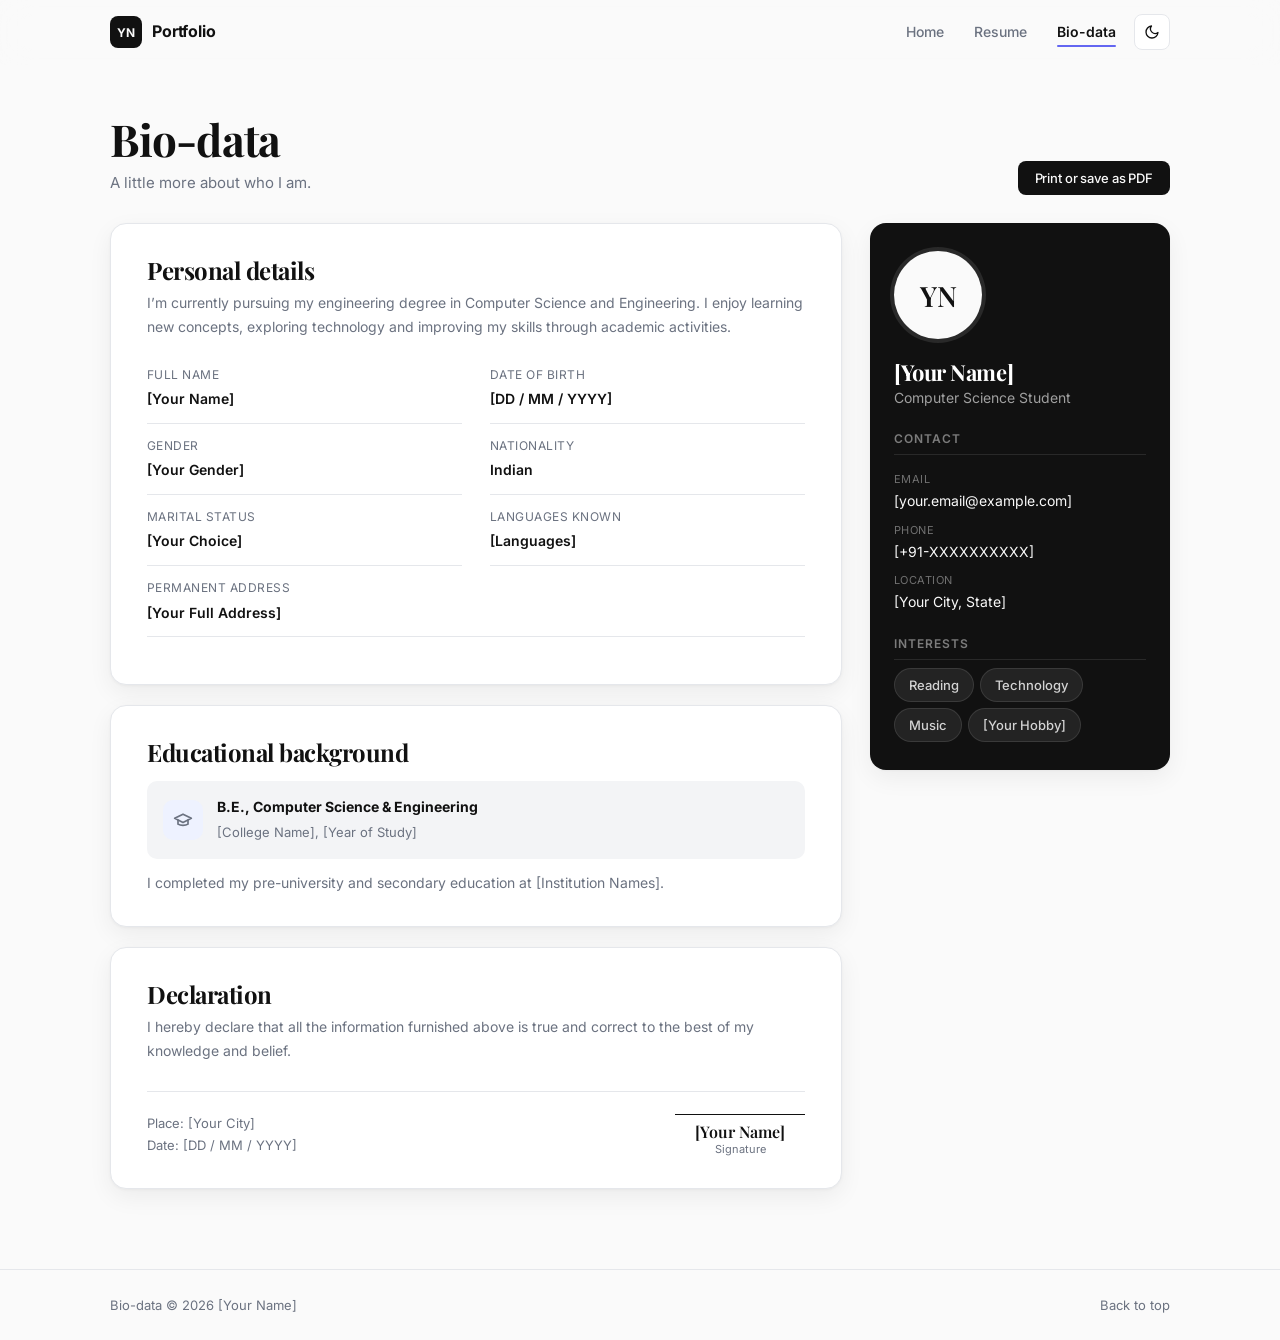
==== biodata.html @ a4f7e78b "Move files to root for GitHub Pages" ====
<!DOCTYPE html>
<html lang="en">
<head>
  <meta charset="UTF-8">
  <meta name="viewport" content="width=device-width, initial-scale=1.0">
  <meta name="description" content="Bio-data">
  <title>Bio-data | Personal Portfolio</title>
  <script>
    try {
      var t = localStorage.getItem("theme");
      if (!t) t = window.matchMedia("(prefers-color-scheme: dark)").matches ? "dark" : "light";
      document.documentElement.setAttribute("data-theme", t);
    } catch (e) {}
  </script>
  <link rel="stylesheet" href="style.css">
</head>
<body>
<header class="header">
  <div class="container nav">
    <a class="brand" href="index.html"><span class="brand-mark">YN</span>Portfolio</a>
    <div class="nav-right">
      <nav class="nav-links" id="navLinks" aria-label="Main">
        <a href="index.html">Home</a>
        <a href="resume.html">Resume</a>
        <a href="biodata.html" class="current" aria-current="page">Bio-data</a>
      </nav>
      <button class="icon-btn" id="themeToggle" aria-label="Switch to dark theme" type="button">
        <svg class="icon-moon" viewBox="0 0 24 24" fill="none" stroke="currentColor" stroke-width="2" stroke-linecap="round" stroke-linejoin="round"><path d="M21 12.8A9 9 0 1 1 11.2 3a7 7 0 0 0 9.8 9.8z"/></svg>
        <svg class="icon-sun" viewBox="0 0 24 24" fill="none" stroke="currentColor" stroke-width="2" stroke-linecap="round" stroke-linejoin="round"><circle cx="12" cy="12" r="4"/><path d="M12 2v2M12 20v2M4.9 4.9l1.4 1.4M17.7 17.7l1.4 1.4M2 12h2M20 12h2M4.9 19.1l1.4-1.4M17.7 6.3l1.4-1.4"/></svg>
      </button>
      <button class="icon-btn nav-toggle" id="navToggle" aria-label="Toggle navigation" aria-expanded="false" type="button">
        <svg viewBox="0 0 24 24" fill="none" stroke="currentColor" stroke-width="2" stroke-linecap="round"><path d="M4 7h16M4 12h16M4 17h16"/></svg>
      </button>
    </div>
  </div>
</header>

<main id="top" class="container">
  <div class="page-head reveal">
    <div><h1>Bio-data</h1><p>A little more about who I am.</p></div>
    <button class="btn btn-primary btn-sm no-print" type="button" onclick="window.print()">Print or save as PDF</button>
  </div>

  <div class="bio">
    <div>
      <section class="panel reveal">
        <h2>Personal details</h2>
        <p>I&rsquo;m currently pursuing my engineering degree in Computer Science and Engineering. I enjoy learning new concepts, exploring technology and improving my skills through academic activities.</p>
        <dl class="fields">
          <div class="field"><dt>Full name</dt><dd>[Your Name]</dd></div>
          <div class="field"><dt>Date of birth</dt><dd>[DD / MM / YYYY]</dd></div>
          <div class="field"><dt>Gender</dt><dd>[Your Gender]</dd></div>
          <div class="field"><dt>Nationality</dt><dd>Indian</dd></div>
          <div class="field"><dt>Marital status</dt><dd>[Your Choice]</dd></div>
          <div class="field"><dt>Languages known</dt><dd>[Languages]</dd></div>
          <div class="field wide"><dt>Permanent address</dt><dd>[Your Full Address]</dd></div>
        </dl>
      </section>

      <section class="panel reveal">
        <h2>Educational background</h2>
        <div class="edu"><span class="edu-icon"><svg viewBox="0 0 24 24" fill="none" stroke="currentColor" stroke-width="2" stroke-linecap="round" stroke-linejoin="round"><path d="M22 10 12 5 2 10l10 5 10-5z"/><path d="M6 12v5c3 2 9 2 12 0v-5"/></svg></span><div><strong>B.E., Computer Science &amp; Engineering</strong><span>[College Name], [Year of Study]</span></div></div>
        <p class="bio-note">I completed my pre-university and secondary education at [Institution Names].</p>
      </section>

      <section class="panel reveal">
        <h2>Declaration</h2>
        <p>I hereby declare that all the information furnished above is true and correct to the best of my knowledge and belief.</p>
        <div class="declaration">
          <p>Place: [Your City]<br>Date: [DD / MM / YYYY]</p>
          <div class="signature">[Your Name]<small>Signature</small></div>
        </div>
      </section>
    </div>

    <aside class="profile reveal">
      <div class="avatar">YN</div>
      <h2>[Your Name]</h2>
      <p class="role">Computer Science Student</p>
      <h3>Contact</h3>
      <dl class="contact">
        <dt>Email</dt><dd>[your.email@example.com]</dd>
        <dt>Phone</dt><dd>[+91-XXXXXXXXXX]</dd>
        <dt>Location</dt><dd>[Your City, State]</dd>
      </dl>
      <h3>Interests</h3>
      <div class="tags"><span>Reading</span><span>Technology</span><span>Music</span><span>[Your Hobby]</span></div>
    </aside>
  </div>
</main>
<footer class="footer">
  <div class="container footer-inner">
    <span>Bio-data &copy; <span data-year></span> [Your Name]</span>
    <a href="#top">Back to top</a>
  </div>
</footer>
<script src="script.js"></script>
</body>
</html>
---- style.css ----
/* ==========================================================
   Personal Portfolio — Minimal & Professional
   ========================================================== */
@import url('https://fonts.googleapis.com/css2?family=Inter:wght@400;500;600;700&family=Playfair+Display:wght@500;600;700&display=swap');

:root {
  --bg: #fafafa;
  --surface: #ffffff;
  --surface-2: #f3f4f6;
  --ink: #111111;
  --muted: #6b7280;
  --line: #e5e7eb;
  --brand: #111111;
  --brand-strong: #000000;
  --brand-soft: #f3f4f6;
  --on-brand: #ffffff;
  --accent: #6366f1;
  --accent-soft: #eef2ff;
  --radius: 12px;
  --shadow: 0 1px 3px rgba(0,0,0,.04), 0 8px 24px rgba(0,0,0,.06);
  --shadow-hover: 0 4px 12px rgba(0,0,0,.08), 0 16px 40px rgba(0,0,0,.1);
  --serif: 'Playfair Display', Georgia, serif;
  --sans: 'Inter', system-ui, -apple-system, 'Segoe UI', sans-serif;
}

[data-theme="dark"] {
  --bg: #0a0a0a;
  --surface: #141414;
  --surface-2: #1c1c1e;
  --ink: #f0f0f0;
  --muted: #9ca3af;
  --line: #262626;
  --brand: #f0f0f0;
  --brand-strong: #ffffff;
  --brand-soft: #1c1c1e;
  --on-brand: #0a0a0a;
  --accent: #818cf8;
  --accent-soft: #1e1b4b;
  --shadow: 0 1px 3px rgba(0,0,0,.2), 0 8px 24px rgba(0,0,0,.3);
  --shadow-hover: 0 4px 12px rgba(0,0,0,.3), 0 16px 40px rgba(0,0,0,.4);
}

*, *::before, *::after { box-sizing: border-box; }
html { scroll-behavior: smooth; }
body {
  margin: 0;
  font-family: var(--sans);
  font-size: 15px;
  line-height: 1.7;
  color: var(--ink);
  background: var(--bg);
  -webkit-font-smoothing: antialiased;
  -moz-osx-font-smoothing: grayscale;
  transition: background .3s ease, color .3s ease;
}
h1, h2, h3, h4 { font-family: var(--serif); line-height: 1.2; margin: 0; letter-spacing: -.02em; }
p { margin: 0; }
a { color: inherit; text-decoration: none; }
ul { margin: 0; padding: 0; list-style: none; }
.container { width: min(1060px, 88%); margin-inline: auto; }

:focus-visible { outline: 2px solid var(--accent); outline-offset: 3px; border-radius: 6px; }

/* ---------- Scroll Reveal ---------- */
.reveal {
  opacity: 0;
  transform: translateY(24px);
  transition: opacity .6s cubic-bezier(.25,.46,.45,.94), transform .6s cubic-bezier(.25,.46,.45,.94);
}
.reveal.visible {
  opacity: 1;
  transform: translateY(0);
}

/* ---------- Header ---------- */
.header {
  position: sticky; top: 0; z-index: 30;
  background: color-mix(in srgb, var(--bg) 85%, transparent);
  backdrop-filter: blur(16px) saturate(1.4);
  -webkit-backdrop-filter: blur(16px) saturate(1.4);
  border-bottom: 1px solid transparent;
  transition: border-color .3s ease;
}
.header.scrolled { border-bottom-color: var(--line); }
.nav { display: flex; align-items: center; justify-content: space-between; height: 64px; }
.brand { display: flex; align-items: center; gap: 10px; font-weight: 700; font-size: 16px; letter-spacing: -.01em; }
.brand-mark {
  width: 32px; height: 32px; border-radius: 8px;
  display: grid; place-items: center;
  background: var(--ink); color: var(--bg);
  font: 700 12px var(--sans); letter-spacing: .04em;
  transition: transform .2s ease;
}
.brand:hover .brand-mark { transform: scale(1.05); }
.nav-right { display: flex; align-items: center; gap: 4px; }
.nav-links { display: flex; gap: 2px; }
.nav-links a {
  position: relative; padding: 7px 14px; border-radius: 8px;
  font-size: 14px; font-weight: 500; color: var(--muted);
  transition: color .2s ease, background .2s ease;
}
.nav-links a:hover { color: var(--ink); background: var(--surface-2); }
.nav-links a.current { color: var(--ink); font-weight: 600; }
.nav-links a.current::after {
  content: ""; position: absolute; left: 14px; right: 14px; bottom: 4px;
  height: 2px; border-radius: 2px; background: var(--accent);
}
.icon-btn {
  width: 36px; height: 36px; display: grid; place-items: center;
  border: 1px solid var(--line); border-radius: 8px;
  background: var(--surface); color: var(--ink); cursor: pointer;
  transition: all .2s ease;
}
.icon-btn:hover { background: var(--surface-2); border-color: var(--muted); }
.icon-btn svg { width: 16px; height: 16px; }
.icon-sun { display: none; }
[data-theme="dark"] .icon-sun { display: block; }
[data-theme="dark"] .icon-moon { display: none; }
.nav-toggle { display: none; margin-left: 4px; }

/* ---------- Buttons ---------- */
.btn {
  display: inline-flex; align-items: center; justify-content: center; gap: 8px;
  padding: 11px 24px; border-radius: 8px; border: 1px solid transparent;
  font: 500 14px var(--sans); cursor: pointer; letter-spacing: -.01em;
  transition: all .2s ease;
}
.btn-primary { background: var(--ink); color: var(--bg); }
.btn-primary:hover { opacity: .85; transform: translateY(-1px); }
.btn-outline { background: transparent; border-color: var(--line); color: var(--ink); }
.btn-outline:hover { border-color: var(--ink); }
.btn-sm { padding: 8px 16px; font-size: 13px; }

/* ---------- Home: hero ---------- */
.hero {
  display: grid; grid-template-columns: 320px 1fr; gap: 64px;
  align-items: center; padding: 64px 0 80px;
}
.id-card {
  background: var(--surface); border: 1px solid var(--line);
  border-radius: 16px; padding: 32px 28px; box-shadow: var(--shadow);
  transition: box-shadow .3s ease, transform .3s ease;
}
.id-card:hover { box-shadow: var(--shadow-hover); transform: translateY(-2px); }
.avatar {
  width: 88px; height: 88px; border-radius: 50%;
  display: grid; place-items: center; margin-bottom: 20px;
  background: var(--ink); color: var(--bg);
  font: 600 28px var(--serif);
  box-shadow: 0 0 0 4px var(--surface-2);
  transition: box-shadow .3s ease;
}
.id-card:hover .avatar { box-shadow: 0 0 0 4px color-mix(in srgb, var(--accent) 25%, var(--surface-2)); }
.id-card h2 { font-size: 24px; }
.id-card .role { color: var(--muted); margin-top: 2px; font-size: 14px; }
.facts { margin-top: 20px; border-top: 1px solid var(--line); }
.facts div {
  display: flex; justify-content: space-between; gap: 16px;
  padding: 10px 0; border-bottom: 1px solid var(--line); font-size: 13px;
}
.facts dt { color: var(--muted); }
.facts dd { margin: 0; font-weight: 600; text-align: right; }

.status {
  display: inline-flex; align-items: center; gap: 8px;
  padding: 5px 14px; border-radius: 99px;
  background: var(--accent-soft); color: var(--accent);
  font-size: 13px; font-weight: 600;
}
.status i {
  width: 7px; height: 7px; border-radius: 50%; background: var(--accent);
  animation: pulse 2s ease-in-out infinite;
}
@keyframes pulse {
  0%, 100% { opacity: 1; transform: scale(1); }
  50% { opacity: .5; transform: scale(.85); }
}
.hero-text h1 { font-size: clamp(36px, 4.5vw, 56px); margin: 20px 0 16px; letter-spacing: -.03em; }
.hero-text .lead { max-width: 500px; font-size: 16px; color: var(--muted); line-height: 1.7; }
.hero-actions { display: flex; gap: 10px; flex-wrap: wrap; margin-top: 28px; }

/* ---------- Home: sections ---------- */
.section { padding: 64px 0; border-top: 1px solid var(--line); }
.section-head { display: grid; grid-template-columns: 320px 1fr; gap: 64px; margin-bottom: 32px; }
.section-head h2 { font-size: 28px; }
.section-head p { color: var(--muted); max-width: 500px; align-self: end; }

.link-list { margin-left: auto; width: calc(100% - 384px); }
.link-row {
  display: flex; align-items: center; justify-content: space-between; gap: 24px;
  padding: 22px 0; border-bottom: 1px solid var(--line);
  transition: padding .25s ease;
}
.link-row:first-child { border-top: 1px solid var(--line); }
.link-row:hover { padding-inline: 16px; }
.link-row h3 { font-size: 22px; }
.link-row p { color: var(--muted); font-size: 14px; margin-top: 4px; max-width: 440px; }
.link-row .go {
  flex: none; width: 40px; height: 40px; border-radius: 50%;
  display: grid; place-items: center;
  border: 1px solid var(--line); color: var(--muted);
  transition: all .25s ease;
}
.link-row:hover .go { background: var(--ink); color: var(--bg); border-color: var(--ink); transform: translateX(2px); }
.go svg { width: 16px; height: 16px; }

.stack { display: grid; grid-template-columns: repeat(3, 1fr); gap: 12px; margin-left: auto; width: calc(100% - 384px); }
.stack div {
  padding: 20px; border: 1px solid var(--line); border-radius: var(--radius);
  background: var(--surface); transition: all .25s ease;
}
.stack div:hover { border-color: var(--muted); transform: translateY(-2px); box-shadow: var(--shadow); }
.stack h3 { font-size: 18px; }
.stack p { color: var(--muted); font-size: 13px; margin-top: 4px; }

/* ---------- Footer ---------- */
.footer { border-top: 1px solid var(--line); padding: 24px 0; color: var(--muted); font-size: 13px; }
.footer-inner { display: flex; justify-content: space-between; align-items: center; gap: 16px; flex-wrap: wrap; }
.footer a { transition: color .2s ease; }
.footer a:hover { color: var(--ink); }

/* ---------- Inner page head ---------- */
.page-head {
  display: flex; justify-content: space-between; align-items: end; gap: 24px;
  padding: 48px 0 28px;
}
.page-head h1 { font-size: clamp(32px, 4vw, 44px); }
.page-head p { color: var(--muted); margin-top: 4px; }

/* ---------- Resume ---------- */
.cv {
  display: grid; grid-template-columns: 280px 1fr;
  background: var(--surface); border: 1px solid var(--line);
  border-radius: 16px; overflow: hidden; box-shadow: var(--shadow);
  margin-bottom: 80px;
}
.cv-side { background: var(--ink); color: var(--bg); padding: 36px 28px; }
[data-theme="dark"] .cv-side { background: #1a1a1a; color: #e5e5e5; }
.cv-side .avatar {
  background: var(--bg); color: var(--ink);
  box-shadow: 0 0 0 4px rgba(255,255,255,.1);
  width: 80px; height: 80px; font-size: 26px;
}
[data-theme="dark"] .cv-side .avatar { background: #333; color: #f0f0f0; }
.cv-side h2 { font-size: 22px; color: #fff; }
.cv-side .role { color: rgba(255,255,255,.6); margin-top: 2px; font-size: 14px; }
.cv-side h3 {
  font: 600 13px var(--sans); color: rgba(255,255,255,.5);
  text-transform: uppercase; letter-spacing: .08em;
  margin: 28px 0 10px; padding-bottom: 8px;
  border-bottom: 1px solid rgba(255,255,255,.1);
}
.cv-side li, .cv-side p.small { font-size: 13px; color: rgba(255,255,255,.75); padding: 3px 0; overflow-wrap: anywhere; }
.cv-side .skill { margin-bottom: 12px; }
.cv-side .skill span { display: flex; justify-content: space-between; font-size: 13px; margin-bottom: 5px; }
.cv-side .skill span em { font-style: normal; color: rgba(255,255,255,.45); }
.bar { height: 4px; border-radius: 4px; background: rgba(255,255,255,.1); overflow: hidden; }
.bar i { display: block; height: 100%; width: 0; background: var(--accent); border-radius: 4px; transition: width .8s cubic-bezier(.25,.46,.45,.94); }

.cv-main { padding: 40px 44px; }
.cv-block { padding-bottom: 24px; margin-bottom: 24px; border-bottom: 1px solid var(--line); }
.cv-block:last-of-type { border-bottom: 0; margin-bottom: 0; }
.cv-block h3 { font-size: 22px; color: var(--ink); margin-bottom: 12px; }
.cv-block p { color: var(--muted); }
.cv-block h4 { font: 600 15px var(--sans); }

.timeline { border-left: 2px solid var(--line); margin-left: 6px; }
.timeline-item { position: relative; padding: 0 0 20px 22px; }
.timeline-item:last-child { padding-bottom: 0; }
.timeline-item::before {
  content: ""; position: absolute; left: -6px; top: 6px;
  width: 10px; height: 10px; border-radius: 50%;
  background: var(--surface); border: 2px solid var(--accent);
}
.timeline-item .where { color: var(--muted); font-size: 14px; }
.timeline-item .when { font-size: 13px; color: var(--accent); font-weight: 600; margin-top: 2px; }

.tags { display: flex; flex-wrap: wrap; gap: 6px; }
.tags span {
  padding: 5px 14px; border-radius: 99px; font-size: 13px;
  background: var(--surface-2); color: var(--muted); font-weight: 500;
  border: 1px solid var(--line);
  transition: all .2s ease;
}
.tags span:hover { border-color: var(--muted); color: var(--ink); }

.declaration { display: flex; justify-content: space-between; align-items: end; gap: 24px; margin-top: 28px; padding-top: 20px; border-top: 1px solid var(--line); }
.declaration p { color: var(--muted); font-size: 13px; max-width: 440px; }
.declaration h3 { font-size: 18px; margin-bottom: 6px; }
.signature { text-align: center; min-width: 130px; font: 600 16px var(--serif); border-top: 1px solid var(--ink); padding-top: 6px; }
.signature small { display: block; font: 400 11px var(--sans); color: var(--muted); }

/* ---------- Bio-data ---------- */
.bio { display: grid; grid-template-columns: 1fr 300px; gap: 28px; align-items: start; margin-bottom: 80px; }
.panel {
  background: var(--surface); border: 1px solid var(--line);
  border-radius: 16px; padding: 32px 36px; box-shadow: var(--shadow);
  transition: box-shadow .3s ease;
}
.panel:hover { box-shadow: var(--shadow-hover); }
.panel + .panel { margin-top: 20px; }
.panel h2 { font-size: 24px; margin-bottom: 6px; }
.panel > p { color: var(--muted); font-size: 14px; }
.fields { display: grid; grid-template-columns: 1fr 1fr; gap: 0 28px; margin-top: 14px; }
.field { padding: 12px 0; border-bottom: 1px solid var(--line); }
.field.wide { grid-column: 1 / -1; }
.field dt { font-size: 12px; color: var(--muted); text-transform: uppercase; letter-spacing: .04em; }
.field dd { margin: 2px 0 0; font-weight: 600; overflow-wrap: anywhere; font-size: 14px; }
.edu {
  display: flex; align-items: center; gap: 14px; margin-top: 14px;
  padding: 14px 16px; background: var(--surface-2); border-radius: 10px;
}
.edu-icon {
  flex: none; width: 40px; height: 40px; border-radius: 10px;
  display: grid; place-items: center;
  background: var(--accent-soft); color: var(--accent);
}
.edu-icon svg { width: 20px; height: 20px; }
.edu strong { display: block; font-size: 14px; }
.edu span { color: var(--muted); font-size: 13px; }
.bio-note { margin-top: 12px; font-size: 14px; }

.profile {
  position: sticky; top: 88px;
  background: var(--ink); color: var(--bg);
  border-radius: 16px; padding: 28px 24px; box-shadow: var(--shadow);
}
[data-theme="dark"] .profile { background: #1a1a1a; color: #e5e5e5; }
.profile .avatar {
  background: var(--bg); color: var(--ink);
  box-shadow: 0 0 0 4px rgba(255,255,255,.1);
}
[data-theme="dark"] .profile .avatar { background: #333; color: #f0f0f0; }
.profile h2 { color: #fff; font-size: 22px; }
.profile .role { color: rgba(255,255,255,.6); font-size: 14px; }
.profile h3 {
  font: 600 12px var(--sans); color: rgba(255,255,255,.45);
  text-transform: uppercase; letter-spacing: .08em;
  margin: 22px 0 8px; padding-bottom: 8px;
  border-bottom: 1px solid rgba(255,255,255,.1);
}
.contact dt { font-size: 11px; color: rgba(255,255,255,.4); text-transform: uppercase; letter-spacing: .04em; margin-top: 8px; }
.contact dd { margin: 0; font-size: 14px; overflow-wrap: anywhere; }
.profile .tags span { background: rgba(255,255,255,.08); color: rgba(255,255,255,.8); border-color: rgba(255,255,255,.1); }

/* ---------- Responsive ---------- */
@media (max-width: 960px) {
  .hero { grid-template-columns: 1fr; gap: 36px; padding: 44px 0 56px; }
  .hero-text { order: -1; }
  .id-card { max-width: 400px; }
  .section-head { grid-template-columns: 1fr; gap: 8px; }
  .link-list, .stack { width: 100%; }
  .cv { grid-template-columns: 1fr; }
  .bio { grid-template-columns: 1fr; }
  .profile { position: static; order: -1; }
}
@media (max-width: 640px) {
  .nav-toggle { display: grid; }
  .nav-links {
    display: none; position: absolute; top: 64px; left: 0; right: 0;
    flex-direction: column; gap: 0; padding: 8px 6% 14px;
    background: color-mix(in srgb, var(--bg) 95%, transparent);
    backdrop-filter: blur(16px);
    border-bottom: 1px solid var(--line);
  }
  .nav-links.open { display: flex; }
  .nav-links a { padding: 12px 8px; }
  .nav-links a.current::after { display: none; }
  .stack { grid-template-columns: 1fr; }
  .page-head { flex-direction: column; align-items: start; }
  .cv-main, .cv-side { padding: 24px 20px; }
  .panel { padding: 24px 20px; }
  .fields { grid-template-columns: 1fr; }
  .declaration { flex-direction: column; align-items: start; }
  .link-row:hover { padding-inline: 0; }
}

@media (prefers-reduced-motion: reduce) {
  *, .reveal { transition: none !important; animation: none !important; scroll-behavior: auto !important; }
  .reveal { opacity: 1; transform: none; }
}

/* ---------- Print ---------- */
@media print {
  .header, .footer, .no-print { display: none !important; }
  body { background: #fff; color: #000; }
  .reveal { opacity: 1; transform: none; }
  .page-head { padding: 0 0 16px; }
  .cv, .panel, .profile { box-shadow: none; }
  .cv, .bio { margin-bottom: 0; }
  .cv-side, .profile, .tags span, .bar i, .bar { -webkit-print-color-adjust: exact; print-color-adjust: exact; }
  .bar i { width: var(--level) !important; }
  .cv { grid-template-columns: 240px 1fr; }
  .bio { grid-template-columns: 1fr 240px; }
  .profile { position: static; }
}
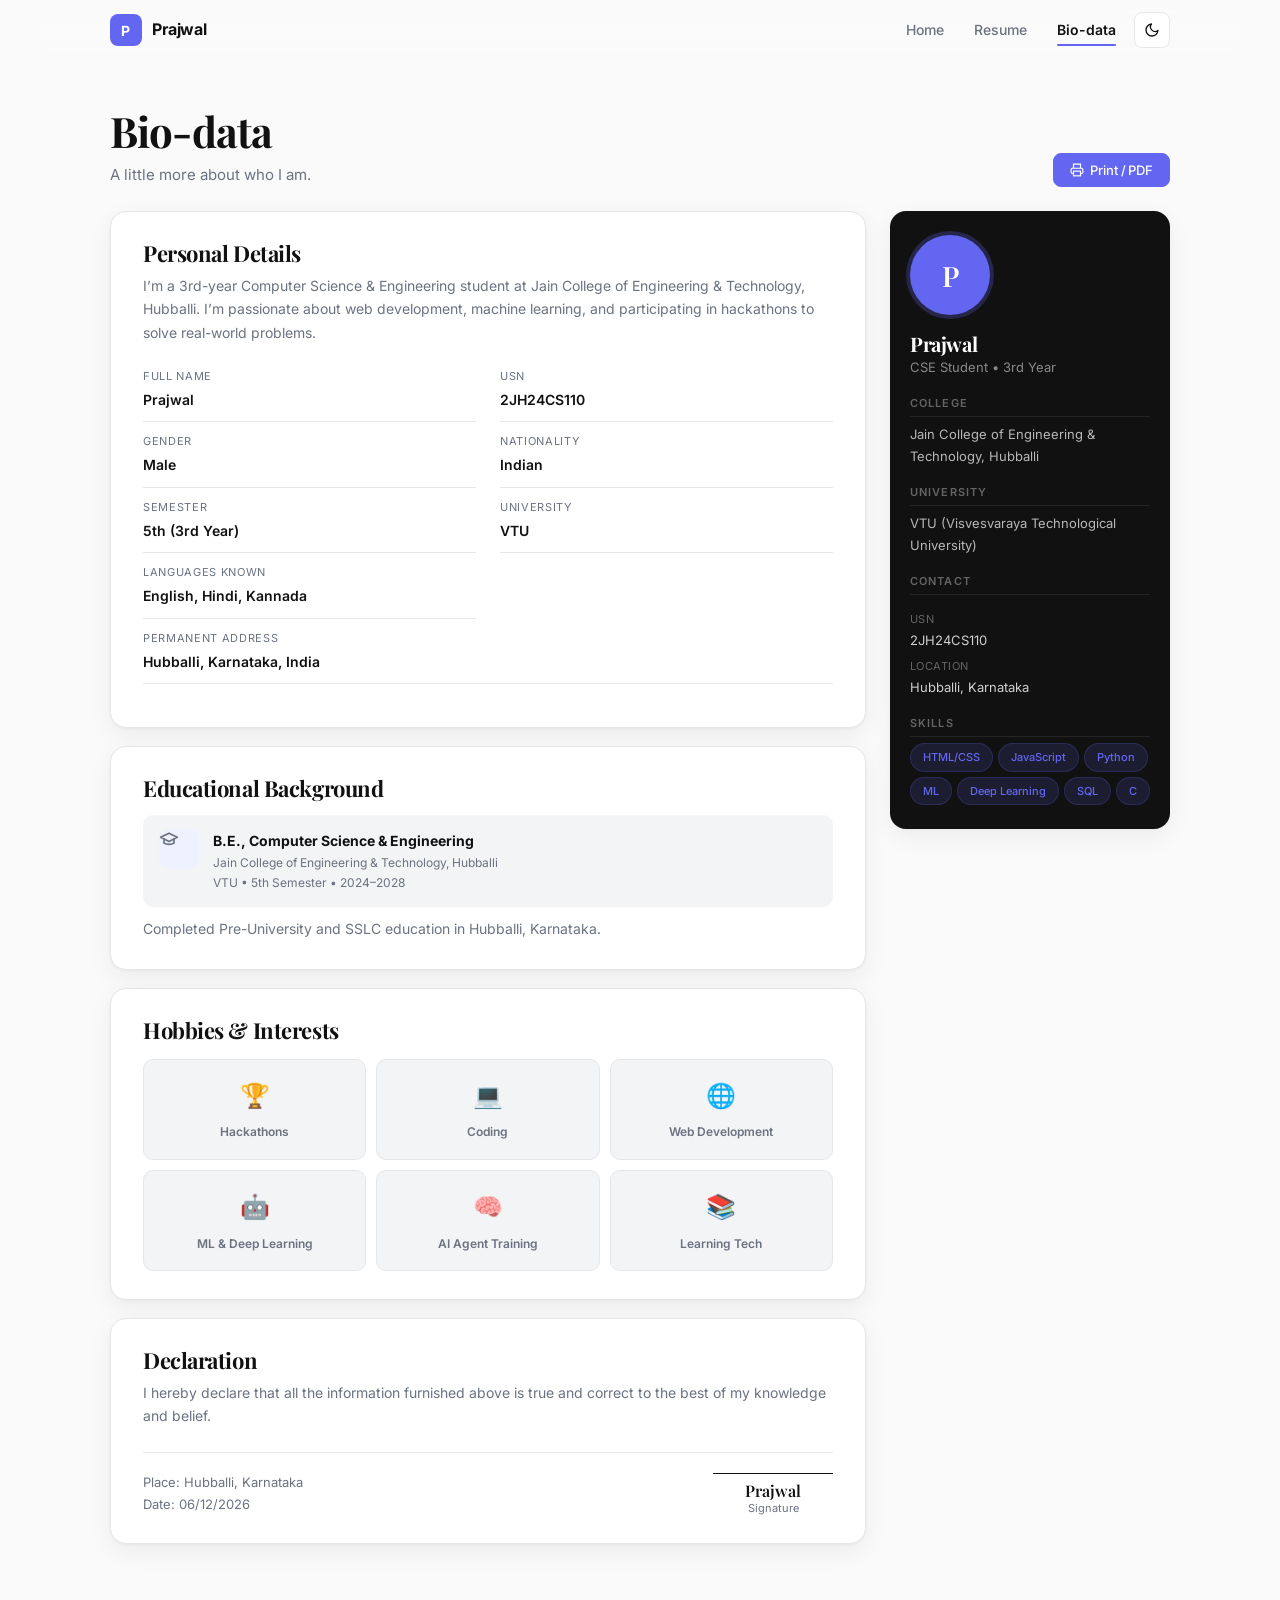
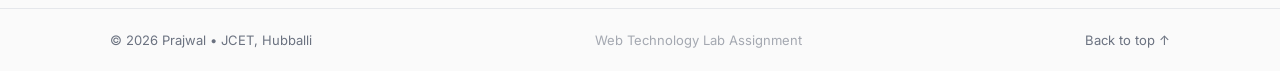
==== commit f16da348: "Professional portfolio with real data, mobile-first design" ====
--- a/biodata.html
+++ b/biodata.html
@@ -3,8 +3,9 @@
 <head>
   <meta charset="UTF-8">
   <meta name="viewport" content="width=device-width, initial-scale=1.0">
-  <meta name="description" content="Bio-data">
-  <title>Bio-data | Personal Portfolio</title>
+  <meta name="description" content="Bio-data — Prajwal, CSE Student at JCET Hubballi">
+  <title>Bio-data | Prajwal</title>
+  <link rel="icon" href="data:image/svg+xml,<svg xmlns='http://www.w3.org/2000/svg' viewBox='0 0 100 100'><text y='.9em' font-size='90'>⚡</text></svg>">
   <script>
     try {
       var t = localStorage.getItem("theme");
@@ -17,7 +18,7 @@
 <body>
 <header class="header">
   <div class="container nav">
-    <a class="brand" href="index.html"><span class="brand-mark">YN</span>Portfolio</a>
+    <a class="brand" href="index.html"><span class="brand-mark">P</span>Prajwal</a>
     <div class="nav-right">
       <nav class="nav-links" id="navLinks" aria-label="Main">
         <a href="index.html">Home</a>
@@ -29,7 +30,8 @@
         <svg class="icon-sun" viewBox="0 0 24 24" fill="none" stroke="currentColor" stroke-width="2" stroke-linecap="round" stroke-linejoin="round"><circle cx="12" cy="12" r="4"/><path d="M12 2v2M12 20v2M4.9 4.9l1.4 1.4M17.7 17.7l1.4 1.4M2 12h2M20 12h2M4.9 19.1l1.4-1.4M17.7 6.3l1.4-1.4"/></svg>
       </button>
       <button class="icon-btn nav-toggle" id="navToggle" aria-label="Toggle navigation" aria-expanded="false" type="button">
-        <svg viewBox="0 0 24 24" fill="none" stroke="currentColor" stroke-width="2" stroke-linecap="round"><path d="M4 7h16M4 12h16M4 17h16"/></svg>
+        <svg class="ham-open" viewBox="0 0 24 24" fill="none" stroke="currentColor" stroke-width="2" stroke-linecap="round"><path d="M4 7h16M4 12h16M4 17h16"/></svg>
+        <svg class="ham-close" viewBox="0 0 24 24" fill="none" stroke="currentColor" stroke-width="2" stroke-linecap="round"><path d="M18 6 6 18M6 6l12 12"/></svg>
       </button>
     </div>
   </div>
@@ -38,60 +40,86 @@
 <main id="top" class="container">
   <div class="page-head reveal">
     <div><h1>Bio-data</h1><p>A little more about who I am.</p></div>
-    <button class="btn btn-primary btn-sm no-print" type="button" onclick="window.print()">Print or save as PDF</button>
+    <button class="btn btn-primary btn-sm no-print" type="button" onclick="window.print()">
+      <svg viewBox="0 0 24 24" width="14" height="14" fill="none" stroke="currentColor" stroke-width="2" stroke-linecap="round"><path d="M6 9V2h12v7M6 18H4a2 2 0 0 1-2-2v-5a2 2 0 0 1 2-2h16a2 2 0 0 1 2 2v5a2 2 0 0 1-2 2h-2"/><rect x="6" y="14" width="12" height="8"/></svg>
+      Print / PDF
+    </button>
   </div>
 
   <div class="bio">
     <div>
       <section class="panel reveal">
-        <h2>Personal details</h2>
-        <p>I&rsquo;m currently pursuing my engineering degree in Computer Science and Engineering. I enjoy learning new concepts, exploring technology and improving my skills through academic activities.</p>
+        <h2>Personal Details</h2>
+        <p>I&rsquo;m a 3rd-year Computer Science &amp; Engineering student at Jain College of Engineering &amp; Technology, Hubballi. I&rsquo;m passionate about web development, machine learning, and participating in hackathons to solve real-world problems.</p>
         <dl class="fields">
-          <div class="field"><dt>Full name</dt><dd>[Your Name]</dd></div>
-          <div class="field"><dt>Date of birth</dt><dd>[DD / MM / YYYY]</dd></div>
-          <div class="field"><dt>Gender</dt><dd>[Your Gender]</dd></div>
+          <div class="field"><dt>Full Name</dt><dd>Prajwal</dd></div>
+          <div class="field"><dt>USN</dt><dd>2JH24CS110</dd></div>
+          <div class="field"><dt>Gender</dt><dd>Male</dd></div>
           <div class="field"><dt>Nationality</dt><dd>Indian</dd></div>
-          <div class="field"><dt>Marital status</dt><dd>[Your Choice]</dd></div>
-          <div class="field"><dt>Languages known</dt><dd>[Languages]</dd></div>
-          <div class="field wide"><dt>Permanent address</dt><dd>[Your Full Address]</dd></div>
+          <div class="field"><dt>Semester</dt><dd>5th (3rd Year)</dd></div>
+          <div class="field"><dt>University</dt><dd>VTU</dd></div>
+          <div class="field"><dt>Languages Known</dt><dd>English, Hindi, Kannada</dd></div>
+          <div class="field wide"><dt>Permanent Address</dt><dd>Hubballi, Karnataka, India</dd></div>
         </dl>
       </section>
 
       <section class="panel reveal">
-        <h2>Educational background</h2>
-        <div class="edu"><span class="edu-icon"><svg viewBox="0 0 24 24" fill="none" stroke="currentColor" stroke-width="2" stroke-linecap="round" stroke-linejoin="round"><path d="M22 10 12 5 2 10l10 5 10-5z"/><path d="M6 12v5c3 2 9 2 12 0v-5"/></svg></span><div><strong>B.E., Computer Science &amp; Engineering</strong><span>[College Name], [Year of Study]</span></div></div>
-        <p class="bio-note">I completed my pre-university and secondary education at [Institution Names].</p>
+        <h2>Educational Background</h2>
+        <div class="edu">
+          <span class="edu-icon"><svg viewBox="0 0 24 24" fill="none" stroke="currentColor" stroke-width="2" stroke-linecap="round" stroke-linejoin="round"><path d="M22 10 12 5 2 10l10 5 10-5z"/><path d="M6 12v5c3 2 9 2 12 0v-5"/></svg></span>
+          <div><strong>B.E., Computer Science &amp; Engineering</strong><span>Jain College of Engineering &amp; Technology, Hubballi</span><span>VTU &bull; 5th Semester &bull; 2024–2028</span></div>
+        </div>
+        <p class="bio-note">Completed Pre-University and SSLC education in Hubballi, Karnataka.</p>
+      </section>
+
+      <section class="panel reveal">
+        <h2>Hobbies &amp; Interests</h2>
+        <div class="hobby-grid">
+          <div class="hobby-item"><span>🏆</span><p>Hackathons</p></div>
+          <div class="hobby-item"><span>💻</span><p>Coding</p></div>
+          <div class="hobby-item"><span>🌐</span><p>Web Development</p></div>
+          <div class="hobby-item"><span>🤖</span><p>ML &amp; Deep Learning</p></div>
+          <div class="hobby-item"><span>🧠</span><p>AI Agent Training</p></div>
+          <div class="hobby-item"><span>📚</span><p>Learning Tech</p></div>
+        </div>
       </section>
 
       <section class="panel reveal">
         <h2>Declaration</h2>
         <p>I hereby declare that all the information furnished above is true and correct to the best of my knowledge and belief.</p>
         <div class="declaration">
-          <p>Place: [Your City]<br>Date: [DD / MM / YYYY]</p>
-          <div class="signature">[Your Name]<small>Signature</small></div>
+          <p>Place: Hubballi, Karnataka<br>Date: <span data-date></span></p>
+          <div class="signature">Prajwal<small>Signature</small></div>
         </div>
       </section>
     </div>
 
     <aside class="profile reveal">
-      <div class="avatar">YN</div>
-      <h2>[Your Name]</h2>
-      <p class="role">Computer Science Student</p>
+      <div class="avatar">P</div>
+      <h2>Prajwal</h2>
+      <p class="role">CSE Student &bull; 3rd Year</p>
+      <h3>College</h3>
+      <p class="profile-info">Jain College of Engineering &amp; Technology, Hubballi</p>
+      <h3>University</h3>
+      <p class="profile-info">VTU (Visvesvaraya Technological University)</p>
       <h3>Contact</h3>
       <dl class="contact">
-        <dt>Email</dt><dd>[your.email@example.com]</dd>
-        <dt>Phone</dt><dd>[+91-XXXXXXXXXX]</dd>
-        <dt>Location</dt><dd>[Your City, State]</dd>
+        <dt>USN</dt><dd>2JH24CS110</dd>
+        <dt>Location</dt><dd>Hubballi, Karnataka</dd>
       </dl>
-      <h3>Interests</h3>
-      <div class="tags"><span>Reading</span><span>Technology</span><span>Music</span><span>[Your Hobby]</span></div>
+      <h3>Skills</h3>
+      <div class="tags">
+        <span>HTML/CSS</span><span>JavaScript</span><span>Python</span><span>ML</span><span>Deep Learning</span><span>SQL</span><span>C</span>
+      </div>
     </aside>
   </div>
 </main>
+
 <footer class="footer">
   <div class="container footer-inner">
-    <span>Bio-data &copy; <span data-year></span> [Your Name]</span>
-    <a href="#top">Back to top</a>
+    <span>&copy; <span data-year></span> Prajwal &bull; JCET, Hubballi</span>
+    <span class="footer-note">Web Technology Lab Assignment</span>
+    <a href="#top">Back to top &uarr;</a>
   </div>
 </footer>
 <script src="script.js"></script>
--- a/style.css
+++ b/style.css
@@ -1,5 +1,6 @@
 /* ==========================================================
-   Personal Portfolio — Minimal & Professional
+   Prajwal — Portfolio | Minimal & Professional
+   Web Technology Lab Assignment | JCET, Hubballi
    ========================================================== */
 @import url('https://fonts.googleapis.com/css2?family=Inter:wght@400;500;600;700&family=Playfair+Display:wght@500;600;700&display=swap');
 
@@ -24,24 +25,25 @@
 }
 
 [data-theme="dark"] {
-  --bg: #0a0a0a;
-  --surface: #141414;
-  --surface-2: #1c1c1e;
-  --ink: #f0f0f0;
+  --bg: #09090b;
+  --surface: #131316;
+  --surface-2: #1c1c21;
+  --ink: #f0f0f3;
   --muted: #9ca3af;
-  --line: #262626;
-  --brand: #f0f0f0;
+  --line: #27272a;
+  --brand: #f0f0f3;
   --brand-strong: #ffffff;
-  --brand-soft: #1c1c1e;
-  --on-brand: #0a0a0a;
+  --brand-soft: #1c1c21;
+  --on-brand: #09090b;
   --accent: #818cf8;
   --accent-soft: #1e1b4b;
-  --shadow: 0 1px 3px rgba(0,0,0,.2), 0 8px 24px rgba(0,0,0,.3);
-  --shadow-hover: 0 4px 12px rgba(0,0,0,.3), 0 16px 40px rgba(0,0,0,.4);
+  --shadow: 0 1px 3px rgba(0,0,0,.3), 0 8px 24px rgba(0,0,0,.4);
+  --shadow-hover: 0 4px 12px rgba(0,0,0,.4), 0 16px 40px rgba(0,0,0,.5);
 }
 
 *, *::before, *::after { box-sizing: border-box; }
 html { scroll-behavior: smooth; }
+
 body {
   margin: 0;
   font-family: var(--sans);
@@ -53,45 +55,47 @@
   -moz-osx-font-smoothing: grayscale;
   transition: background .3s ease, color .3s ease;
 }
-h1, h2, h3, h4 { font-family: var(--serif); line-height: 1.2; margin: 0; letter-spacing: -.02em; }
+
+h1, h2, h3, h4 { font-family: var(--serif); line-height: 1.25; margin: 0; letter-spacing: -.02em; }
 p { margin: 0; }
 a { color: inherit; text-decoration: none; }
 ul { margin: 0; padding: 0; list-style: none; }
-.container { width: min(1060px, 88%); margin-inline: auto; }
-
+img { max-width: 100%; display: block; }
+.container { width: min(1060px, 90%); margin-inline: auto; }
 :focus-visible { outline: 2px solid var(--accent); outline-offset: 3px; border-radius: 6px; }
 
 /* ---------- Scroll Reveal ---------- */
 .reveal {
   opacity: 0;
-  transform: translateY(24px);
-  transition: opacity .6s cubic-bezier(.25,.46,.45,.94), transform .6s cubic-bezier(.25,.46,.45,.94);
-}
-.reveal.visible {
-  opacity: 1;
-  transform: translateY(0);
-}
+  transform: translateY(20px);
+  transition: opacity .5s cubic-bezier(.25,.46,.45,.94), transform .5s cubic-bezier(.25,.46,.45,.94);
+}
+.reveal.visible { opacity: 1; transform: translateY(0); }
+.reveal:nth-child(2) { transition-delay: .08s; }
+.reveal:nth-child(3) { transition-delay: .16s; }
 
 /* ---------- Header ---------- */
 .header {
-  position: sticky; top: 0; z-index: 30;
-  background: color-mix(in srgb, var(--bg) 85%, transparent);
-  backdrop-filter: blur(16px) saturate(1.4);
-  -webkit-backdrop-filter: blur(16px) saturate(1.4);
+  position: sticky; top: 0; z-index: 100;
+  background: color-mix(in srgb, var(--bg) 82%, transparent);
+  backdrop-filter: blur(20px) saturate(1.5);
+  -webkit-backdrop-filter: blur(20px) saturate(1.5);
   border-bottom: 1px solid transparent;
   transition: border-color .3s ease;
 }
 .header.scrolled { border-bottom-color: var(--line); }
-.nav { display: flex; align-items: center; justify-content: space-between; height: 64px; }
+.nav { display: flex; align-items: center; justify-content: space-between; height: 60px; }
+
 .brand { display: flex; align-items: center; gap: 10px; font-weight: 700; font-size: 16px; letter-spacing: -.01em; }
 .brand-mark {
   width: 32px; height: 32px; border-radius: 8px;
   display: grid; place-items: center;
-  background: var(--ink); color: var(--bg);
-  font: 700 12px var(--sans); letter-spacing: .04em;
+  background: var(--accent); color: #fff;
+  font: 700 14px var(--sans); letter-spacing: .02em;
   transition: transform .2s ease;
 }
-.brand:hover .brand-mark { transform: scale(1.05); }
+.brand:hover .brand-mark { transform: scale(1.08) rotate(-2deg); }
+
 .nav-right { display: flex; align-items: center; gap: 4px; }
 .nav-links { display: flex; gap: 2px; }
 .nav-links a {
@@ -102,61 +106,71 @@
 .nav-links a:hover { color: var(--ink); background: var(--surface-2); }
 .nav-links a.current { color: var(--ink); font-weight: 600; }
 .nav-links a.current::after {
-  content: ""; position: absolute; left: 14px; right: 14px; bottom: 4px;
+  content: ""; position: absolute; left: 14px; right: 14px; bottom: 3px;
   height: 2px; border-radius: 2px; background: var(--accent);
 }
+
 .icon-btn {
   width: 36px; height: 36px; display: grid; place-items: center;
   border: 1px solid var(--line); border-radius: 8px;
   background: var(--surface); color: var(--ink); cursor: pointer;
   transition: all .2s ease;
 }
-.icon-btn:hover { background: var(--surface-2); border-color: var(--muted); }
+.icon-btn:hover { background: var(--surface-2); border-color: var(--accent); color: var(--accent); }
 .icon-btn svg { width: 16px; height: 16px; }
 .icon-sun { display: none; }
 [data-theme="dark"] .icon-sun { display: block; }
 [data-theme="dark"] .icon-moon { display: none; }
+
+/* Mobile nav toggle */
 .nav-toggle { display: none; margin-left: 4px; }
+.ham-close { display: none; }
+.nav-toggle[aria-expanded="true"] .ham-open { display: none; }
+.nav-toggle[aria-expanded="true"] .ham-close { display: block; }
 
 /* ---------- Buttons ---------- */
 .btn {
-  display: inline-flex; align-items: center; justify-content: center; gap: 8px;
+  display: inline-flex; align-items: center; justify-content: center; gap: 6px;
   padding: 11px 24px; border-radius: 8px; border: 1px solid transparent;
   font: 500 14px var(--sans); cursor: pointer; letter-spacing: -.01em;
   transition: all .2s ease;
 }
-.btn-primary { background: var(--ink); color: var(--bg); }
-.btn-primary:hover { opacity: .85; transform: translateY(-1px); }
+.btn-primary { background: var(--accent); color: #fff; border-color: var(--accent); }
+.btn-primary:hover { background: #4f46e5; transform: translateY(-1px); box-shadow: 0 4px 14px rgba(99,102,241,.35); }
 .btn-outline { background: transparent; border-color: var(--line); color: var(--ink); }
-.btn-outline:hover { border-color: var(--ink); }
+.btn-outline:hover { border-color: var(--accent); color: var(--accent); }
 .btn-sm { padding: 8px 16px; font-size: 13px; }
 
-/* ---------- Home: hero ---------- */
+/* ---------- Hero ---------- */
 .hero {
-  display: grid; grid-template-columns: 320px 1fr; gap: 64px;
-  align-items: center; padding: 64px 0 80px;
-}
+  display: grid; grid-template-columns: 300px 1fr; gap: 56px;
+  align-items: center; padding: 56px 0 72px;
+}
+
 .id-card {
   background: var(--surface); border: 1px solid var(--line);
-  border-radius: 16px; padding: 32px 28px; box-shadow: var(--shadow);
+  border-radius: 16px; padding: 28px 24px; box-shadow: var(--shadow);
   transition: box-shadow .3s ease, transform .3s ease;
 }
-.id-card:hover { box-shadow: var(--shadow-hover); transform: translateY(-2px); }
+.id-card:hover { box-shadow: var(--shadow-hover); transform: translateY(-3px); }
+
 .avatar {
-  width: 88px; height: 88px; border-radius: 50%;
-  display: grid; place-items: center; margin-bottom: 20px;
-  background: var(--ink); color: var(--bg);
+  width: 80px; height: 80px; border-radius: 50%;
+  display: grid; place-items: center; margin-bottom: 16px;
+  background: var(--accent); color: #fff;
   font: 600 28px var(--serif);
-  box-shadow: 0 0 0 4px var(--surface-2);
-  transition: box-shadow .3s ease;
-}
-.id-card:hover .avatar { box-shadow: 0 0 0 4px color-mix(in srgb, var(--accent) 25%, var(--surface-2)); }
-.id-card h2 { font-size: 24px; }
-.id-card .role { color: var(--muted); margin-top: 2px; font-size: 14px; }
-.facts { margin-top: 20px; border-top: 1px solid var(--line); }
+  box-shadow: 0 0 0 4px var(--accent-soft);
+  transition: box-shadow .3s ease, transform .3s ease;
+}
+.id-card:hover .avatar { transform: scale(1.04); box-shadow: 0 0 0 6px color-mix(in srgb, var(--accent) 30%, transparent); }
+
+.id-card h2 { font-size: 22px; }
+.id-card .role { color: var(--muted); margin-top: 2px; font-size: 13px; }
+
+.facts { margin-top: 16px; border-top: 1px solid var(--line); }
 .facts div {
-  display: flex; justify-content: space-between; gap: 16px;
-  padding: 10px 0; border-bottom: 1px solid var(--line); font-size: 13px;
+  display: flex; justify-content: space-between; gap: 12px;
+  padding: 9px 0; border-bottom: 1px solid var(--line); font-size: 13px;
 }
 .facts dt { color: var(--muted); }
 .facts dd { margin: 0; font-weight: 600; text-align: right; }
@@ -173,141 +187,154 @@
 }
 @keyframes pulse {
   0%, 100% { opacity: 1; transform: scale(1); }
-  50% { opacity: .5; transform: scale(.85); }
-}
-.hero-text h1 { font-size: clamp(36px, 4.5vw, 56px); margin: 20px 0 16px; letter-spacing: -.03em; }
-.hero-text .lead { max-width: 500px; font-size: 16px; color: var(--muted); line-height: 1.7; }
-.hero-actions { display: flex; gap: 10px; flex-wrap: wrap; margin-top: 28px; }
-
-/* ---------- Home: sections ---------- */
-.section { padding: 64px 0; border-top: 1px solid var(--line); }
-.section-head { display: grid; grid-template-columns: 320px 1fr; gap: 64px; margin-bottom: 32px; }
-.section-head h2 { font-size: 28px; }
-.section-head p { color: var(--muted); max-width: 500px; align-self: end; }
-
-.link-list { margin-left: auto; width: calc(100% - 384px); }
+  50% { opacity: .4; transform: scale(.8); }
+}
+
+.hero-text h1 { font-size: clamp(32px, 4.2vw, 52px); margin: 18px 0 14px; letter-spacing: -.03em; }
+.hero-text .lead { max-width: 480px; font-size: 15px; color: var(--muted); line-height: 1.75; }
+.hero-actions { display: flex; gap: 10px; flex-wrap: wrap; margin-top: 24px; }
+
+/* ---------- Sections ---------- */
+.section { padding: 56px 0; border-top: 1px solid var(--line); }
+.section-head { display: grid; grid-template-columns: 300px 1fr; gap: 56px; margin-bottom: 28px; }
+.section-head h2 { font-size: 26px; }
+.section-head p { color: var(--muted); max-width: 480px; align-self: end; }
+
+/* Link rows */
+.link-list { margin-left: auto; width: calc(100% - 356px); }
 .link-row {
-  display: flex; align-items: center; justify-content: space-between; gap: 24px;
-  padding: 22px 0; border-bottom: 1px solid var(--line);
+  display: flex; align-items: center; justify-content: space-between; gap: 20px;
+  padding: 20px 0; border-bottom: 1px solid var(--line);
   transition: padding .25s ease;
 }
 .link-row:first-child { border-top: 1px solid var(--line); }
-.link-row:hover { padding-inline: 16px; }
-.link-row h3 { font-size: 22px; }
-.link-row p { color: var(--muted); font-size: 14px; margin-top: 4px; max-width: 440px; }
+.link-row:hover { padding-inline: 14px; }
+.link-row h3 { font-size: 20px; }
+.link-row p { color: var(--muted); font-size: 14px; margin-top: 3px; max-width: 400px; }
 .link-row .go {
-  flex: none; width: 40px; height: 40px; border-radius: 50%;
+  flex: none; width: 38px; height: 38px; border-radius: 50%;
   display: grid; place-items: center;
   border: 1px solid var(--line); color: var(--muted);
   transition: all .25s ease;
 }
-.link-row:hover .go { background: var(--ink); color: var(--bg); border-color: var(--ink); transform: translateX(2px); }
+.link-row:hover .go { background: var(--accent); color: #fff; border-color: var(--accent); transform: translateX(3px); }
 .go svg { width: 16px; height: 16px; }
 
-.stack { display: grid; grid-template-columns: repeat(3, 1fr); gap: 12px; margin-left: auto; width: calc(100% - 384px); }
+/* Stack cards */
+.stack { display: grid; grid-template-columns: repeat(3, 1fr); gap: 12px; margin-left: auto; width: calc(100% - 356px); }
 .stack div {
   padding: 20px; border: 1px solid var(--line); border-radius: var(--radius);
-  background: var(--surface); transition: all .25s ease;
-}
-.stack div:hover { border-color: var(--muted); transform: translateY(-2px); box-shadow: var(--shadow); }
-.stack h3 { font-size: 18px; }
+  background: var(--surface); transition: all .25s ease; text-align: center;
+}
+.stack div:hover { border-color: var(--accent); transform: translateY(-3px); box-shadow: var(--shadow); }
+.stack-icon { font-size: 28px; display: block; margin-bottom: 8px; }
+.stack h3 { font-size: 17px; }
 .stack p { color: var(--muted); font-size: 13px; margin-top: 4px; }
 
 /* ---------- Footer ---------- */
-.footer { border-top: 1px solid var(--line); padding: 24px 0; color: var(--muted); font-size: 13px; }
-.footer-inner { display: flex; justify-content: space-between; align-items: center; gap: 16px; flex-wrap: wrap; }
+.footer { border-top: 1px solid var(--line); padding: 20px 0; color: var(--muted); font-size: 13px; }
+.footer-inner { display: flex; justify-content: space-between; align-items: center; gap: 12px; flex-wrap: wrap; }
+.footer-note { opacity: .6; }
 .footer a { transition: color .2s ease; }
-.footer a:hover { color: var(--ink); }
-
-/* ---------- Inner page head ---------- */
+.footer a:hover { color: var(--accent); }
+
+/* ---------- Page Head ---------- */
 .page-head {
-  display: flex; justify-content: space-between; align-items: end; gap: 24px;
-  padding: 48px 0 28px;
-}
-.page-head h1 { font-size: clamp(32px, 4vw, 44px); }
+  display: flex; justify-content: space-between; align-items: end; gap: 20px;
+  padding: 44px 0 24px;
+}
+.page-head h1 { font-size: clamp(30px, 4vw, 42px); }
 .page-head p { color: var(--muted); margin-top: 4px; }
 
 /* ---------- Resume ---------- */
 .cv {
-  display: grid; grid-template-columns: 280px 1fr;
+  display: grid; grid-template-columns: 260px 1fr;
   background: var(--surface); border: 1px solid var(--line);
   border-radius: 16px; overflow: hidden; box-shadow: var(--shadow);
-  margin-bottom: 80px;
-}
-.cv-side { background: var(--ink); color: var(--bg); padding: 36px 28px; }
-[data-theme="dark"] .cv-side { background: #1a1a1a; color: #e5e5e5; }
+  margin-bottom: 64px;
+}
+
+.cv-side { background: var(--ink); color: var(--bg); padding: 32px 24px; }
+[data-theme="dark"] .cv-side { background: #18181b; color: #e5e5e5; }
 .cv-side .avatar {
-  background: var(--bg); color: var(--ink);
-  box-shadow: 0 0 0 4px rgba(255,255,255,.1);
-  width: 80px; height: 80px; font-size: 26px;
-}
-[data-theme="dark"] .cv-side .avatar { background: #333; color: #f0f0f0; }
-.cv-side h2 { font-size: 22px; color: #fff; }
-.cv-side .role { color: rgba(255,255,255,.6); margin-top: 2px; font-size: 14px; }
+  background: var(--accent); color: #fff;
+  box-shadow: 0 0 0 4px rgba(99,102,241,.25);
+  width: 72px; height: 72px; font-size: 24px;
+}
+.cv-side h2 { font-size: 20px; color: #fff; }
+.cv-side .role { color: rgba(255,255,255,.55); margin-top: 1px; font-size: 13px; }
+.cv-side .usn { color: var(--accent); font-size: 12px; font-weight: 600; margin-top: 2px; letter-spacing: .04em; font-family: var(--sans); }
+[data-theme="dark"] .cv-side .usn { color: var(--accent); }
 .cv-side h3 {
-  font: 600 13px var(--sans); color: rgba(255,255,255,.5);
-  text-transform: uppercase; letter-spacing: .08em;
-  margin: 28px 0 10px; padding-bottom: 8px;
-  border-bottom: 1px solid rgba(255,255,255,.1);
-}
-.cv-side li, .cv-side p.small { font-size: 13px; color: rgba(255,255,255,.75); padding: 3px 0; overflow-wrap: anywhere; }
-.cv-side .skill { margin-bottom: 12px; }
-.cv-side .skill span { display: flex; justify-content: space-between; font-size: 13px; margin-bottom: 5px; }
-.cv-side .skill span em { font-style: normal; color: rgba(255,255,255,.45); }
-.bar { height: 4px; border-radius: 4px; background: rgba(255,255,255,.1); overflow: hidden; }
-.bar i { display: block; height: 100%; width: 0; background: var(--accent); border-radius: 4px; transition: width .8s cubic-bezier(.25,.46,.45,.94); }
-
-.cv-main { padding: 40px 44px; }
-.cv-block { padding-bottom: 24px; margin-bottom: 24px; border-bottom: 1px solid var(--line); }
+  font: 600 11px var(--sans); color: rgba(255,255,255,.4);
+  text-transform: uppercase; letter-spacing: .1em;
+  margin: 24px 0 8px; padding-bottom: 6px;
+  border-bottom: 1px solid rgba(255,255,255,.08);
+}
+.cv-side li, .cv-side p.small { font-size: 13px; color: rgba(255,255,255,.7); padding: 3px 0; overflow-wrap: anywhere; }
+.cv-side .skill { margin-bottom: 10px; }
+.cv-side .skill span { display: flex; justify-content: space-between; font-size: 12px; margin-bottom: 4px; color: rgba(255,255,255,.75); }
+.cv-side .skill span em { font-style: normal; color: rgba(255,255,255,.35); }
+.bar { height: 3px; border-radius: 3px; background: rgba(255,255,255,.08); overflow: hidden; }
+.bar i { display: block; height: 100%; width: 0; background: var(--accent); border-radius: 3px; transition: width .8s cubic-bezier(.25,.46,.45,.94); }
+
+.cv-main { padding: 36px 40px; }
+.cv-block { padding-bottom: 22px; margin-bottom: 22px; border-bottom: 1px solid var(--line); }
 .cv-block:last-of-type { border-bottom: 0; margin-bottom: 0; }
-.cv-block h3 { font-size: 22px; color: var(--ink); margin-bottom: 12px; }
-.cv-block p { color: var(--muted); }
-.cv-block h4 { font: 600 15px var(--sans); }
+.cv-block h3 { font-size: 20px; color: var(--ink); margin-bottom: 10px; }
+.cv-block p { color: var(--muted); font-size: 14px; line-height: 1.7; }
+.cv-block h4 { font: 600 15px var(--sans); margin-top: 2px; }
+
+.project { padding: 16px; background: var(--surface-2); border-radius: 10px; border: 1px solid var(--line); }
+.project h4 { margin-bottom: 6px; }
 
 .timeline { border-left: 2px solid var(--line); margin-left: 6px; }
-.timeline-item { position: relative; padding: 0 0 20px 22px; }
+.timeline-item { position: relative; padding: 0 0 18px 20px; }
 .timeline-item:last-child { padding-bottom: 0; }
 .timeline-item::before {
   content: ""; position: absolute; left: -6px; top: 6px;
   width: 10px; height: 10px; border-radius: 50%;
   background: var(--surface); border: 2px solid var(--accent);
 }
-.timeline-item .where { color: var(--muted); font-size: 14px; }
-.timeline-item .when { font-size: 13px; color: var(--accent); font-weight: 600; margin-top: 2px; }
+.timeline-item .where { color: var(--muted); font-size: 13px; }
+.timeline-item .when { font-size: 12px; color: var(--accent); font-weight: 600; margin-top: 1px; }
 
 .tags { display: flex; flex-wrap: wrap; gap: 6px; }
 .tags span {
-  padding: 5px 14px; border-radius: 99px; font-size: 13px;
-  background: var(--surface-2); color: var(--muted); font-weight: 500;
-  border: 1px solid var(--line);
+  padding: 4px 12px; border-radius: 99px; font-size: 12px;
+  background: var(--accent-soft); color: var(--accent); font-weight: 500;
+  border: 1px solid color-mix(in srgb, var(--accent) 15%, transparent);
   transition: all .2s ease;
 }
-.tags span:hover { border-color: var(--muted); color: var(--ink); }
-
-.declaration { display: flex; justify-content: space-between; align-items: end; gap: 24px; margin-top: 28px; padding-top: 20px; border-top: 1px solid var(--line); }
-.declaration p { color: var(--muted); font-size: 13px; max-width: 440px; }
-.declaration h3 { font-size: 18px; margin-bottom: 6px; }
-.signature { text-align: center; min-width: 130px; font: 600 16px var(--serif); border-top: 1px solid var(--ink); padding-top: 6px; }
+.tags span:hover { background: var(--accent); color: #fff; }
+
+.declaration { display: flex; justify-content: space-between; align-items: end; gap: 20px; margin-top: 24px; padding-top: 18px; border-top: 1px solid var(--line); }
+.declaration p { color: var(--muted); font-size: 13px; max-width: 400px; }
+.declaration h3 { font-size: 17px; margin-bottom: 4px; }
+.signature { text-align: center; min-width: 120px; font: 600 16px var(--serif); border-top: 1px solid var(--ink); padding-top: 6px; }
 .signature small { display: block; font: 400 11px var(--sans); color: var(--muted); }
 
 /* ---------- Bio-data ---------- */
-.bio { display: grid; grid-template-columns: 1fr 300px; gap: 28px; align-items: start; margin-bottom: 80px; }
+.bio { display: grid; grid-template-columns: 1fr 280px; gap: 24px; align-items: start; margin-bottom: 64px; }
+
 .panel {
   background: var(--surface); border: 1px solid var(--line);
-  border-radius: 16px; padding: 32px 36px; box-shadow: var(--shadow);
+  border-radius: 16px; padding: 28px 32px; box-shadow: var(--shadow);
   transition: box-shadow .3s ease;
 }
 .panel:hover { box-shadow: var(--shadow-hover); }
-.panel + .panel { margin-top: 20px; }
-.panel h2 { font-size: 24px; margin-bottom: 6px; }
+.panel + .panel { margin-top: 18px; }
+.panel h2 { font-size: 22px; margin-bottom: 6px; }
 .panel > p { color: var(--muted); font-size: 14px; }
-.fields { display: grid; grid-template-columns: 1fr 1fr; gap: 0 28px; margin-top: 14px; }
-.field { padding: 12px 0; border-bottom: 1px solid var(--line); }
+
+.fields { display: grid; grid-template-columns: 1fr 1fr; gap: 0 24px; margin-top: 12px; }
+.field { padding: 10px 0; border-bottom: 1px solid var(--line); }
 .field.wide { grid-column: 1 / -1; }
-.field dt { font-size: 12px; color: var(--muted); text-transform: uppercase; letter-spacing: .04em; }
+.field dt { font-size: 11px; color: var(--muted); text-transform: uppercase; letter-spacing: .06em; font-family: var(--sans); }
 .field dd { margin: 2px 0 0; font-weight: 600; overflow-wrap: anywhere; font-size: 14px; }
+
 .edu {
-  display: flex; align-items: center; gap: 14px; margin-top: 14px;
+  display: flex; align-items: flex-start; gap: 14px; margin-top: 12px;
   padding: 14px 16px; background: var(--surface-2); border-radius: 10px;
 }
 .edu-icon {
@@ -317,64 +344,140 @@
 }
 .edu-icon svg { width: 20px; height: 20px; }
 .edu strong { display: block; font-size: 14px; }
-.edu span { color: var(--muted); font-size: 13px; }
-.bio-note { margin-top: 12px; font-size: 14px; }
-
+.edu span { display: block; color: var(--muted); font-size: 12px; }
+.bio-note { margin-top: 10px; font-size: 14px; color: var(--muted); }
+
+/* Hobby grid */
+.hobby-grid { display: grid; grid-template-columns: repeat(3, 1fr); gap: 10px; margin-top: 14px; }
+.hobby-item {
+  text-align: center; padding: 16px 10px; border-radius: 10px;
+  background: var(--surface-2); border: 1px solid var(--line);
+  transition: all .2s ease;
+}
+.hobby-item:hover { border-color: var(--accent); transform: translateY(-2px); }
+.hobby-item span { font-size: 24px; display: block; margin-bottom: 6px; }
+.hobby-item p { font-size: 12px; font-weight: 600; color: var(--muted); }
+
+/* Profile sidebar */
 .profile {
-  position: sticky; top: 88px;
+  position: sticky; top: 80px;
   background: var(--ink); color: var(--bg);
-  border-radius: 16px; padding: 28px 24px; box-shadow: var(--shadow);
-}
-[data-theme="dark"] .profile { background: #1a1a1a; color: #e5e5e5; }
+  border-radius: 16px; padding: 24px 20px; box-shadow: var(--shadow);
+}
+[data-theme="dark"] .profile { background: #18181b; color: #e5e5e5; }
 .profile .avatar {
-  background: var(--bg); color: var(--ink);
-  box-shadow: 0 0 0 4px rgba(255,255,255,.1);
-}
-[data-theme="dark"] .profile .avatar { background: #333; color: #f0f0f0; }
-.profile h2 { color: #fff; font-size: 22px; }
-.profile .role { color: rgba(255,255,255,.6); font-size: 14px; }
+  background: var(--accent); color: #fff;
+  box-shadow: 0 0 0 4px rgba(99,102,241,.25);
+}
+.profile h2 { color: #fff; font-size: 20px; }
+.profile .role { color: rgba(255,255,255,.5); font-size: 13px; }
 .profile h3 {
-  font: 600 12px var(--sans); color: rgba(255,255,255,.45);
-  text-transform: uppercase; letter-spacing: .08em;
-  margin: 22px 0 8px; padding-bottom: 8px;
-  border-bottom: 1px solid rgba(255,255,255,.1);
-}
-.contact dt { font-size: 11px; color: rgba(255,255,255,.4); text-transform: uppercase; letter-spacing: .04em; margin-top: 8px; }
-.contact dd { margin: 0; font-size: 14px; overflow-wrap: anywhere; }
-.profile .tags span { background: rgba(255,255,255,.08); color: rgba(255,255,255,.8); border-color: rgba(255,255,255,.1); }
-
-/* ---------- Responsive ---------- */
+  font: 600 11px var(--sans); color: rgba(255,255,255,.35);
+  text-transform: uppercase; letter-spacing: .1em;
+  margin: 18px 0 6px; padding-bottom: 6px;
+  border-bottom: 1px solid rgba(255,255,255,.08);
+}
+.profile-info { font-size: 13px; color: rgba(255,255,255,.7); }
+.contact dt { font-size: 11px; color: rgba(255,255,255,.35); text-transform: uppercase; letter-spacing: .04em; margin-top: 6px; }
+.contact dd { margin: 0; font-size: 13px; overflow-wrap: anywhere; color: rgba(255,255,255,.8); }
+.profile .tags span { background: rgba(99,102,241,.15); color: var(--accent); border-color: rgba(99,102,241,.2); font-size: 11px; }
+.profile .tags { gap: 5px; }
+
+/* =========================================================
+   RESPONSIVE — Mobile First Enhancements
+   ========================================================= */
+
+/* Tablets & small laptops */
 @media (max-width: 960px) {
-  .hero { grid-template-columns: 1fr; gap: 36px; padding: 44px 0 56px; }
+  .hero { grid-template-columns: 1fr; gap: 32px; padding: 40px 0 52px; }
   .hero-text { order: -1; }
-  .id-card { max-width: 400px; }
-  .section-head { grid-template-columns: 1fr; gap: 8px; }
-  .link-list, .stack { width: 100%; }
+  .id-card { max-width: 380px; }
+  .section-head { grid-template-columns: 1fr; gap: 6px; }
+  .link-list, .stack { width: 100%; margin-left: 0; }
   .cv { grid-template-columns: 1fr; }
   .bio { grid-template-columns: 1fr; }
   .profile { position: static; order: -1; }
 }
+
+/* Mobile phones */
 @media (max-width: 640px) {
+  .container { width: 92%; }
+  .nav { height: 56px; }
+
+  /* Mobile hamburger menu */
   .nav-toggle { display: grid; }
   .nav-links {
-    display: none; position: absolute; top: 64px; left: 0; right: 0;
-    flex-direction: column; gap: 0; padding: 8px 6% 14px;
-    background: color-mix(in srgb, var(--bg) 95%, transparent);
-    backdrop-filter: blur(16px);
+    display: none; position: absolute; top: 56px; left: 0; right: 0;
+    flex-direction: column; gap: 0; padding: 8px 5% 16px;
+    background: color-mix(in srgb, var(--bg) 96%, transparent);
+    backdrop-filter: blur(20px);
+    -webkit-backdrop-filter: blur(20px);
     border-bottom: 1px solid var(--line);
+    box-shadow: 0 8px 24px rgba(0,0,0,.08);
   }
   .nav-links.open { display: flex; }
-  .nav-links a { padding: 12px 8px; }
+  .nav-links a { padding: 12px 10px; font-size: 15px; border-radius: 8px; }
+  .nav-links a:hover { background: var(--surface-2); }
   .nav-links a.current::after { display: none; }
+  .nav-links a.current { background: var(--accent-soft); color: var(--accent); }
+
+  /* Hero mobile */
+  .hero { padding: 32px 0 44px; gap: 28px; }
+  .hero-text h1 { font-size: 28px; }
+  .hero-text .lead { font-size: 14px; }
+  .hero-actions { gap: 8px; }
+  .hero-actions .btn { width: 100%; justify-content: center; }
+  .id-card { max-width: 100%; }
+  .status { font-size: 12px; padding: 4px 10px; }
+
+  /* Sections mobile */
+  .section { padding: 40px 0; }
+  .section-head h2 { font-size: 22px; }
+  .stack { grid-template-columns: 1fr 1fr; gap: 8px; }
+  .stack div { padding: 16px 12px; }
+  .stack-icon { font-size: 22px; margin-bottom: 4px; }
+  .stack h3 { font-size: 15px; }
+
+  /* Page head mobile */
+  .page-head { flex-direction: column; align-items: start; gap: 12px; padding: 32px 0 20px; }
+  .page-head h1 { font-size: 28px; }
+
+  /* Resume mobile */
+  .cv-main { padding: 24px 18px; }
+  .cv-side { padding: 24px 18px; }
+  .cv-side .avatar { width: 60px; height: 60px; font-size: 20px; }
+  .cv-block h3 { font-size: 18px; }
+  .project { padding: 14px; }
+  .declaration { flex-direction: column; align-items: start; gap: 16px; }
+
+  /* Bio-data mobile */
+  .panel { padding: 22px 18px; }
+  .fields { grid-template-columns: 1fr; }
+  .hobby-grid { grid-template-columns: repeat(2, 1fr); gap: 8px; }
+  .hobby-item { padding: 14px 8px; }
+
+  /* Link rows mobile */
+  .link-row { padding: 16px 0; gap: 14px; }
+  .link-row:hover { padding-inline: 0; }
+  .link-row h3 { font-size: 17px; }
+  .link-row p { font-size: 13px; }
+  .link-row .go { width: 34px; height: 34px; }
+
+  /* Footer mobile */
+  .footer-inner { flex-direction: column; text-align: center; gap: 6px; }
+}
+
+/* Very small screens */
+@media (max-width: 380px) {
+  .container { width: 94%; }
+  .hero-text h1 { font-size: 24px; }
   .stack { grid-template-columns: 1fr; }
-  .page-head { flex-direction: column; align-items: start; }
-  .cv-main, .cv-side { padding: 24px 20px; }
-  .panel { padding: 24px 20px; }
-  .fields { grid-template-columns: 1fr; }
-  .declaration { flex-direction: column; align-items: start; }
-  .link-row:hover { padding-inline: 0; }
-}
-
+  .hobby-grid { grid-template-columns: 1fr 1fr; }
+  .facts { font-size: 12px; }
+  .btn { padding: 10px 18px; font-size: 13px; }
+}
+
+/* Reduced motion */
 @media (prefers-reduced-motion: reduce) {
   *, .reveal { transition: none !important; animation: none !important; scroll-behavior: auto !important; }
   .reveal { opacity: 1; transform: none; }
@@ -383,14 +486,15 @@
 /* ---------- Print ---------- */
 @media print {
   .header, .footer, .no-print { display: none !important; }
-  body { background: #fff; color: #000; }
+  body { background: #fff; color: #000; font-size: 12px; }
   .reveal { opacity: 1; transform: none; }
-  .page-head { padding: 0 0 16px; }
-  .cv, .panel, .profile { box-shadow: none; }
+  .page-head { padding: 0 0 12px; }
+  .cv, .panel, .profile { box-shadow: none; break-inside: avoid; }
   .cv, .bio { margin-bottom: 0; }
   .cv-side, .profile, .tags span, .bar i, .bar { -webkit-print-color-adjust: exact; print-color-adjust: exact; }
   .bar i { width: var(--level) !important; }
-  .cv { grid-template-columns: 240px 1fr; }
-  .bio { grid-template-columns: 1fr 240px; }
+  .cv { grid-template-columns: 220px 1fr; }
+  .bio { grid-template-columns: 1fr 220px; }
   .profile { position: static; }
-}
+  .hobby-grid { grid-template-columns: repeat(3, 1fr); }
+}
